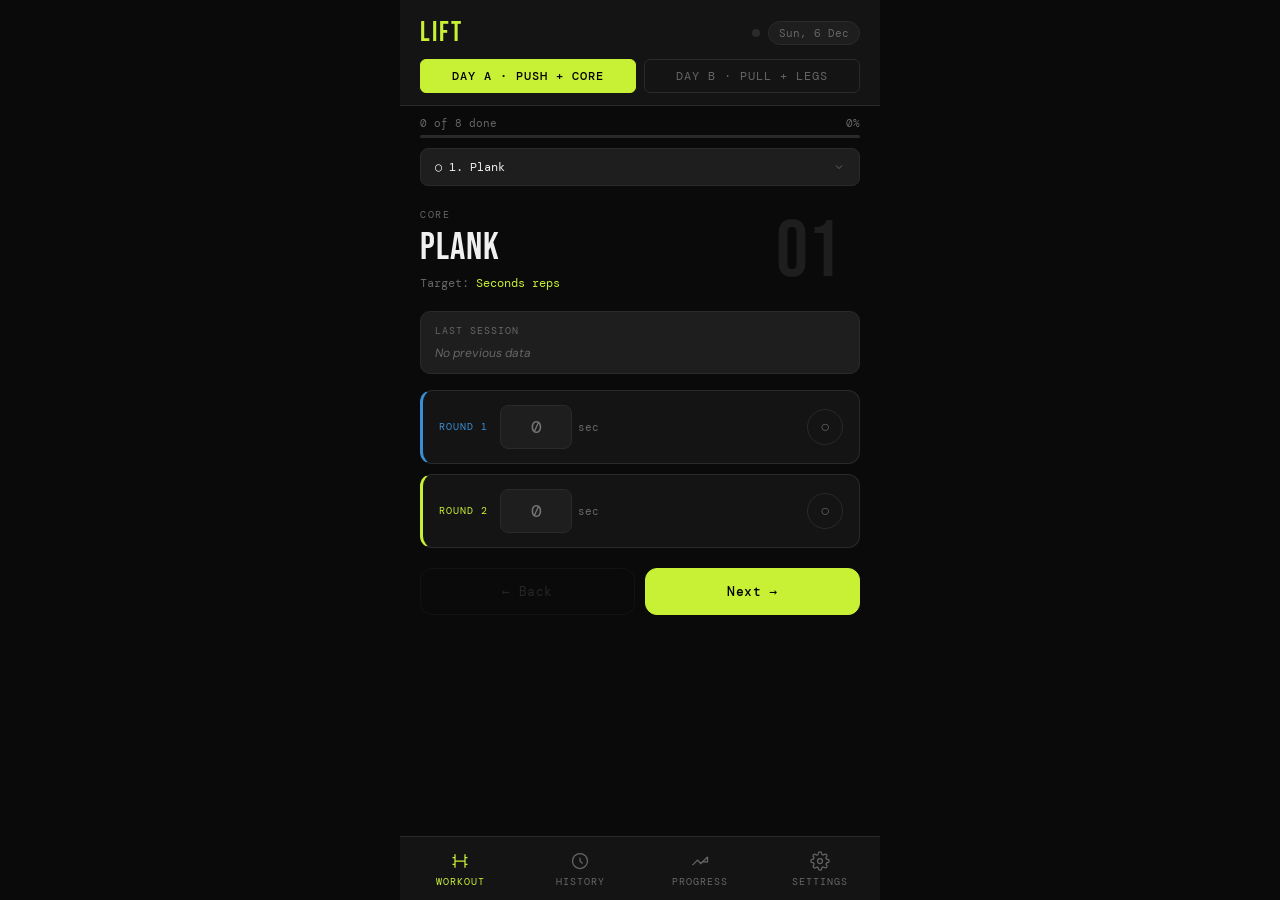
==== index.html @ f8fd5062 "Initial Lift Tracker PWA Decomposes the prior single-file gym-tracker.html into an installable PWA w" ====
<!DOCTYPE html>
<html lang="en">
<head>
<meta charset="UTF-8">
<meta name="viewport" content="width=device-width, initial-scale=1.0, maximum-scale=1.0, viewport-fit=cover">
<meta name="theme-color" content="#0a0a0a">
<meta name="apple-mobile-web-app-capable" content="yes">
<meta name="apple-mobile-web-app-status-bar-style" content="black-translucent">
<meta name="apple-mobile-web-app-title" content="Lift">
<title>Lift Tracker</title>
<link rel="manifest" href="./manifest.webmanifest">
<link rel="apple-touch-icon" href="./icons/icon-192.png">
<link href="https://fonts.googleapis.com/css2?family=Bebas+Neue&family=DM+Mono:wght@400;500&family=DM+Sans:wght@300;400;500&display=swap" rel="stylesheet">
<link rel="stylesheet" href="./css/app.css">
</head>
<body>

<!-- WORKOUT SHELL (header + day-tabs + progress + dropdown + exercise + done) -->
<div id="workout-shell">
  <div class="header">
    <div class="header-top">
      <div class="app-title">LIFT</div>
      <div class="header-right">
        <span class="sync-dot off" id="sync-dot" title="Sync not configured"></span>
        <div class="date-badge" id="date-badge">—</div>
      </div>
    </div>
    <div class="day-tabs">
      <button class="day-tab active" data-day="A">DAY A · PUSH + CORE</button>
      <button class="day-tab" data-day="B">DAY B · PULL + LEGS</button>
    </div>
  </div>

  <div class="progress-bar-wrap" id="progress-wrap">
    <div class="progress-label">
      <span id="progress-label-text">Exercise 1 of 8</span>
      <span id="progress-pct">0%</span>
    </div>
    <div class="progress-bar">
      <div class="progress-fill" id="progress-fill" style="width:0%"></div>
    </div>
  </div>
  <div class="ex-dropdown-wrap" id="dropdown-wrap">
    <select class="ex-dropdown" id="ex-dropdown"></select>
  </div>

  <div id="workout-view">
    <div class="exercise-view" id="exercise-view"></div>
  </div>

  <div class="done-screen" id="done-screen">
    <div class="done-icon">💪</div>
    <div class="done-title">SESSION DONE</div>
    <div class="done-sub" id="done-duration">—</div>
    <div class="session-summary" id="session-summary"></div>
    <button class="save-btn" id="btn-save">SAVE SESSION</button>
    <button class="reset-btn" id="btn-reset">Start New Session</button>
  </div>
</div>

<!-- HISTORY VIEW -->
<div class="history-view" id="history-view">
  <div id="history-content"></div>
</div>

<!-- PROGRESS VIEW -->
<div class="progress-view" id="progress-view">
  <div id="progress-content"></div>
</div>

<!-- SETTINGS VIEW -->
<div class="settings-view" id="settings-view">
  <div id="settings-content"></div>
</div>

<div class="toast" id="toast">Saved!</div>

<div class="bottom-nav">
  <button class="bottom-nav-btn active" data-view="workout">
    <svg viewBox="0 0 24 24" fill="none" stroke="currentColor"><path d="M6 4v16M18 4v16M6 12h12M3 8h3M18 8h3M3 16h3M18 16h3"/></svg>
    Workout
  </button>
  <button class="bottom-nav-btn" data-view="history">
    <svg viewBox="0 0 24 24" fill="none" stroke="currentColor"><path d="M12 8v4l3 3m6-3a9 9 0 11-18 0 9 9 0 0118 0z"/></svg>
    History
  </button>
  <button class="bottom-nav-btn" data-view="progress">
    <svg viewBox="0 0 24 24" fill="none" stroke="currentColor"><path d="M3 17l6-6 4 4 8-8M21 7v6h-6"/></svg>
    Progress
  </button>
  <button class="bottom-nav-btn" data-view="settings">
    <svg viewBox="0 0 24 24" fill="none" stroke="currentColor"><circle cx="12" cy="12" r="3"/><path d="M19.4 15a1.65 1.65 0 00.33 1.82l.06.06a2 2 0 11-2.83 2.83l-.06-.06a1.65 1.65 0 00-1.82-.33 1.65 1.65 0 00-1 1.51V21a2 2 0 11-4 0v-.09a1.65 1.65 0 00-1-1.51 1.65 1.65 0 00-1.82.33l-.06.06a2 2 0 11-2.83-2.83l.06-.06a1.65 1.65 0 00.33-1.82 1.65 1.65 0 00-1.51-1H3a2 2 0 110-4h.09a1.65 1.65 0 001.51-1 1.65 1.65 0 00-.33-1.82l-.06-.06a2 2 0 112.83-2.83l.06.06a1.65 1.65 0 001.82.33h.01a1.65 1.65 0 001-1.51V3a2 2 0 114 0v.09a1.65 1.65 0 001 1.51h.01a1.65 1.65 0 001.82-.33l.06-.06a2 2 0 112.83 2.83l-.06.06a1.65 1.65 0 00-.33 1.82v.01a1.65 1.65 0 001.51 1H21a2 2 0 110 4h-.09a1.65 1.65 0 00-1.51 1z"/></svg>
    Settings
  </button>
</div>

<script type="module" src="./js/app.js"></script>
</body>
</html>
---- css/app.css ----
:root {
  --bg: #0a0a0a;
  --surface: #141414;
  --surface2: #1e1e1e;
  --border: #2a2a2a;
  --accent: #c8f135;
  --accent2: #ff6b35;
  --text: #f0f0f0;
  --muted: #666;
  --warm-up: #3a8fd4;
  --set1: #c8f135;
  --set2: #ff6b35;
}

* { box-sizing: border-box; margin: 0; padding: 0; -webkit-tap-highlight-color: transparent; }

body {
  background: var(--bg);
  color: var(--text);
  font-family: 'DM Sans', sans-serif;
  min-height: 100vh;
  max-width: 480px;
  margin: 0 auto;
  padding-bottom: 80px;
}

/* HEADER */
.header {
  background: var(--surface);
  border-bottom: 1px solid var(--border);
  padding: 16px 20px 12px;
  position: sticky;
  top: 0;
  z-index: 100;
}

.header-top {
  display: flex;
  justify-content: space-between;
  align-items: center;
  margin-bottom: 10px;
}

.app-title {
  font-family: 'Bebas Neue', sans-serif;
  font-size: 28px;
  letter-spacing: 2px;
  color: var(--accent);
}

.date-badge {
  font-family: 'DM Mono', monospace;
  font-size: 11px;
  color: var(--muted);
  background: var(--surface2);
  padding: 4px 10px;
  border-radius: 20px;
  border: 1px solid var(--border);
}

.header-right { display: flex; align-items: center; gap: 8px; }

.sync-dot {
  display: inline-block;
  width: 8px;
  height: 8px;
  border-radius: 50%;
  background: var(--border);
}

.sync-dot.ok { background: var(--accent); box-shadow: 0 0 4px rgba(200, 241, 53, 0.6); }
.sync-dot.pending { background: var(--accent2); box-shadow: 0 0 4px rgba(255, 107, 53, 0.6); }
.sync-dot.off { background: var(--border); }

/* DAY TABS */
.day-tabs { display: flex; gap: 8px; }

.day-tab {
  flex: 1;
  padding: 8px 0;
  border: 1px solid var(--border);
  background: transparent;
  color: var(--muted);
  font-family: 'DM Mono', monospace;
  font-size: 12px;
  letter-spacing: 1px;
  border-radius: 6px;
  cursor: pointer;
  transition: all 0.15s;
}

.day-tab.active {
  background: var(--accent);
  color: #000;
  border-color: var(--accent);
  font-weight: 500;
}

/* PROGRESS BAR */
.progress-bar-wrap { padding: 10px 20px 0; }

.progress-label {
  display: flex;
  justify-content: space-between;
  font-size: 11px;
  color: var(--muted);
  font-family: 'DM Mono', monospace;
  margin-bottom: 5px;
}

.progress-bar { height: 3px; background: var(--border); border-radius: 2px; overflow: hidden; }
.progress-fill { height: 100%; background: var(--accent); border-radius: 2px; transition: width 0.4s ease; }

/* EXERCISE DROPDOWN */
.ex-dropdown-wrap { padding: 10px 20px 0; }

.ex-dropdown {
  width: 100%;
  background: var(--surface2);
  border: 1px solid var(--border);
  border-radius: 8px;
  color: var(--text);
  font-family: 'DM Mono', monospace;
  font-size: 12px;
  padding: 10px 14px;
  outline: none;
  appearance: none;
  -webkit-appearance: none;
  background-image: url("data:image/svg+xml,%3Csvg xmlns='http://www.w3.org/2000/svg' width='12' height='12' viewBox='0 0 24 24' fill='none' stroke='%23666' stroke-width='2'%3E%3Cpath d='M6 9l6 6 6-6'/%3E%3C/svg%3E");
  background-repeat: no-repeat;
  background-position: right 14px center;
  cursor: pointer;
}

.ex-dropdown:focus { border-color: var(--accent); }

/* EXERCISE CARD */
.exercise-view { padding: 16px 20px; }

.ex-number {
  font-family: 'Bebas Neue', sans-serif;
  font-size: 80px;
  line-height: 1;
  color: var(--surface2);
  position: absolute;
  right: 20px;
  top: 10px;
  pointer-events: none;
  user-select: none;
}

.ex-header { position: relative; margin-bottom: 20px; min-height: 80px; }

.ex-tag {
  display: inline-block;
  font-family: 'DM Mono', monospace;
  font-size: 10px;
  letter-spacing: 1.5px;
  text-transform: uppercase;
  color: var(--muted);
  margin-bottom: 6px;
}

.ex-name {
  font-family: 'Bebas Neue', sans-serif;
  font-size: 38px;
  letter-spacing: 1px;
  color: var(--text);
  line-height: 1.1;
  padding-right: 60px;
}

.ex-rep-guide { margin-top: 6px; font-size: 12px; color: var(--muted); font-family: 'DM Mono', monospace; }
.ex-rep-guide span { color: var(--accent); }

/* LAST SESSION */
.last-session {
  background: var(--surface2);
  border: 1px solid var(--border);
  border-radius: 10px;
  padding: 12px 14px;
  margin-bottom: 16px;
}

.last-session-label {
  font-family: 'DM Mono', monospace;
  font-size: 10px;
  color: var(--muted);
  letter-spacing: 1px;
  margin-bottom: 8px;
  text-transform: uppercase;
}

.last-session-sets { display: flex; gap: 8px; flex-wrap: wrap; }

.last-set-chip {
  display: flex;
  flex-direction: column;
  align-items: center;
  background: var(--surface);
  border: 1px solid var(--border);
  border-radius: 6px;
  padding: 6px 10px;
  font-family: 'DM Mono', monospace;
}

.last-set-chip .chip-label { font-size: 9px; color: var(--muted); margin-bottom: 2px; }
.last-set-chip .chip-val { font-size: 13px; color: var(--text); }
.no-history { font-size: 12px; color: var(--muted); font-style: italic; }

/* SET INPUTS */
.sets-container { display: flex; flex-direction: column; gap: 10px; margin-bottom: 20px; }

.set-row {
  background: var(--surface);
  border: 1px solid var(--border);
  border-radius: 12px;
  padding: 14px 16px;
  display: flex;
  align-items: center;
  gap: 12px;
  transition: border-color 0.2s;
}

.set-row.warm-up { border-left: 3px solid var(--warm-up); }
.set-row.working-1 { border-left: 3px solid var(--set1); }
.set-row.working-2 { border-left: 3px solid var(--set2); }
.set-row.completed { opacity: 0.6; }

.set-label {
  font-family: 'DM Mono', monospace;
  font-size: 10px;
  letter-spacing: 1px;
  text-transform: uppercase;
  min-width: 48px;
  line-height: 1.3;
}

.warm-up .set-label { color: var(--warm-up); }
.working-1 .set-label { color: var(--set1); }
.working-2 .set-label { color: var(--set2); }

.input-group { display: flex; align-items: center; gap: 6px; flex: 1; }

.set-input {
  background: var(--surface2);
  border: 1px solid var(--border);
  border-radius: 8px;
  color: var(--text);
  font-family: 'DM Mono', monospace;
  font-size: 18px;
  width: 64px;
  height: 44px;
  text-align: center;
  outline: none;
  transition: border-color 0.15s, color 0.15s;
  -moz-appearance: textfield;
}

.set-input::-webkit-inner-spin-button,
.set-input::-webkit-outer-spin-button { -webkit-appearance: none; }

.set-input:focus { border-color: var(--accent); color: var(--text); }

/* Quick-fill (prefilled from last session) is shown muted until edited */
.set-input.prefilled { color: var(--muted); }
.set-input.prefilled:focus { color: var(--text); }

.input-unit { font-size: 11px; color: var(--muted); font-family: 'DM Mono', monospace; }
.input-sep { color: var(--border); font-size: 18px; }

.set-done-btn {
  width: 36px;
  height: 36px;
  border-radius: 50%;
  border: 1.5px solid var(--border);
  background: transparent;
  color: var(--muted);
  font-size: 16px;
  cursor: pointer;
  display: flex;
  align-items: center;
  justify-content: center;
  transition: all 0.15s;
  flex-shrink: 0;
}

.set-done-btn.done { background: var(--accent); border-color: var(--accent); color: #000; }

/* NAV BUTTONS */
.nav-buttons { display: flex; gap: 10px; margin-top: 8px; }

.nav-btn {
  flex: 1;
  padding: 14px;
  border-radius: 12px;
  border: 1px solid var(--border);
  font-family: 'DM Mono', monospace;
  font-size: 13px;
  letter-spacing: 0.5px;
  cursor: pointer;
  transition: all 0.15s;
}

.nav-btn.prev { background: transparent; color: var(--muted); }
.nav-btn.prev.disabled { opacity: 0.3; pointer-events: none; }

.nav-btn.next {
  background: var(--accent);
  color: #000;
  border-color: var(--accent);
  font-weight: 500;
}

.nav-btn.next:disabled {
  background: var(--surface2);
  color: var(--muted);
  border-color: var(--border);
}

/* DONE SCREEN */
.done-screen { display: none; padding: 40px 24px; text-align: center; }
.done-screen.visible { display: block; }
.done-icon { font-size: 64px; margin-bottom: 16px; }

.done-title {
  font-family: 'Bebas Neue', sans-serif;
  font-size: 48px;
  color: var(--accent);
  letter-spacing: 2px;
  margin-bottom: 8px;
}

.done-sub { font-size: 14px; color: var(--muted); margin-bottom: 32px; }

.session-summary {
  background: var(--surface);
  border: 1px solid var(--border);
  border-radius: 12px;
  padding: 20px;
  text-align: left;
  margin-bottom: 24px;
}

.summary-title {
  font-family: 'DM Mono', monospace;
  font-size: 11px;
  color: var(--muted);
  letter-spacing: 1.5px;
  text-transform: uppercase;
  margin-bottom: 14px;
}

.summary-ex {
  display: flex;
  justify-content: space-between;
  align-items: center;
  padding: 8px 0;
  border-bottom: 1px solid var(--border);
  font-size: 13px;
}

.summary-ex:last-child { border-bottom: none; }
.summary-ex-name { color: var(--text); }
.summary-ex-sets { font-family: 'DM Mono', monospace; font-size: 12px; color: var(--accent); }

.save-btn {
  width: 100%;
  padding: 16px;
  background: var(--accent);
  color: #000;
  border: none;
  border-radius: 12px;
  font-family: 'Bebas Neue', sans-serif;
  font-size: 22px;
  letter-spacing: 2px;
  cursor: pointer;
  margin-bottom: 12px;
}

.reset-btn {
  width: 100%;
  padding: 12px;
  background: transparent;
  color: var(--muted);
  border: 1px solid var(--border);
  border-radius: 12px;
  font-family: 'DM Mono', monospace;
  font-size: 12px;
  cursor: pointer;
}

/* HISTORY VIEW */
.history-view { display: none; padding: 16px 20px; }
.history-view.visible { display: block; }

.history-session {
  background: var(--surface);
  border: 1px solid var(--border);
  border-radius: 12px;
  padding: 16px;
  margin-bottom: 12px;
}

.history-date { font-family: 'DM Mono', monospace; font-size: 11px; color: var(--accent); margin-bottom: 10px; }
.history-ex { margin-bottom: 8px; }
.history-ex-name { font-size: 13px; font-weight: 500; margin-bottom: 4px; }
.history-sets-row { display: flex; gap: 6px; flex-wrap: wrap; }

.history-set-chip {
  font-family: 'DM Mono', monospace;
  font-size: 11px;
  background: var(--surface2);
  border: 1px solid var(--border);
  border-radius: 4px;
  padding: 3px 8px;
  color: var(--muted);
}

.empty-history { text-align: center; padding: 60px 20px; color: var(--muted); font-size: 14px; }

/* PROGRESS VIEW */
.progress-view { display: none; padding: 16px 20px; }
.progress-view.visible { display: block; }

.progress-section {
  background: var(--surface);
  border: 1px solid var(--border);
  border-radius: 12px;
  padding: 16px;
  margin-bottom: 12px;
}

.section-title {
  font-family: 'DM Mono', monospace;
  font-size: 11px;
  color: var(--muted);
  letter-spacing: 1.5px;
  text-transform: uppercase;
  margin-bottom: 14px;
}

.heatmap-wrap {
  width: 100%;
  overflow-x: auto;
  margin-bottom: 10px;
}

.heatmap-svg, .chart-svg { display: block; max-width: 100%; }

.legend {
  display: flex;
  gap: 16px;
  font-family: 'DM Mono', monospace;
  font-size: 10px;
  color: var(--muted);
  margin-bottom: 14px;
}

.legend .dot {
  display: inline-block;
  width: 10px;
  height: 10px;
  border-radius: 2px;
  vertical-align: middle;
  margin-right: 4px;
}

.legend .dot-a { background: var(--accent); }
.legend .dot-b { background: var(--accent2); }

.stat-grid {
  display: grid;
  grid-template-columns: 1fr 1fr;
  gap: 8px;
}

.stat-card {
  background: var(--surface2);
  border: 1px solid var(--border);
  border-radius: 8px;
  padding: 10px 12px;
}

.stat-label {
  font-family: 'DM Mono', monospace;
  font-size: 9px;
  color: var(--muted);
  text-transform: uppercase;
  letter-spacing: 1px;
  margin-bottom: 4px;
}

.stat-val {
  font-family: 'Bebas Neue', sans-serif;
  font-size: 28px;
  color: var(--accent);
  line-height: 1;
}

.stat-val .stat-unit {
  font-family: 'DM Mono', monospace;
  font-size: 10px;
  color: var(--muted);
  margin-left: 4px;
  letter-spacing: 1px;
}

.chart-wrap {
  margin: 10px 0;
  width: 100%;
}

.set-summary-row {
  display: grid;
  grid-template-columns: 1fr 1fr;
  gap: 8px;
  margin-top: 12px;
}

.set-summary-card {
  background: var(--surface2);
  border: 1px solid var(--border);
  border-radius: 8px;
  padding: 10px 12px;
}

.set-summary-label {
  font-family: 'DM Mono', monospace;
  font-size: 9px;
  color: var(--muted);
  text-transform: uppercase;
  letter-spacing: 1px;
  margin-bottom: 4px;
}

.set-summary-val {
  font-family: 'DM Mono', monospace;
  font-size: 14px;
  color: var(--text);
}

.chart-hint {
  font-family: 'DM Mono', monospace;
  font-size: 10px;
  color: var(--muted);
  text-align: center;
  margin-top: 8px;
}

/* SETTINGS VIEW */
.settings-view { display: none; padding: 16px 20px; }
.settings-view.visible { display: block; }

.settings-section {
  background: var(--surface);
  border: 1px solid var(--border);
  border-radius: 12px;
  padding: 16px;
  margin-bottom: 12px;
}

.settings-btn {
  width: 100%;
  padding: 14px;
  border-radius: 10px;
  border: 1px solid var(--border);
  background: transparent;
  color: var(--text);
  font-family: 'DM Mono', monospace;
  font-size: 13px;
  cursor: pointer;
  margin-bottom: 8px;
  transition: all 0.15s;
}

.settings-btn.primary {
  background: var(--accent);
  color: #000;
  border-color: var(--accent);
}

.settings-btn:active { opacity: 0.85; }

.settings-hint {
  font-family: 'DM Mono', monospace;
  font-size: 11px;
  color: var(--muted);
  margin-top: 6px;
  line-height: 1.4;
}

.backup-info {
  font-family: 'DM Mono', monospace;
  font-size: 12px;
  color: var(--muted);
  margin-bottom: 10px;
}

.backup-nudge {
  font-family: 'DM Mono', monospace;
  font-size: 12px;
  color: var(--accent2);
  background: rgba(255, 107, 53, 0.08);
  border: 1px solid rgba(255, 107, 53, 0.3);
  border-radius: 8px;
  padding: 8px 10px;
  margin-bottom: 10px;
}

.field-label {
  display: block;
  font-family: 'DM Mono', monospace;
  font-size: 10px;
  color: var(--muted);
  letter-spacing: 1px;
  text-transform: uppercase;
  margin: 10px 0 4px;
}

.field-label .field-hint {
  text-transform: none;
  letter-spacing: 0;
  color: var(--muted);
  font-size: 10px;
  margin-left: 4px;
}

.field-input {
  width: 100%;
  background: var(--surface2);
  border: 1px solid var(--border);
  border-radius: 8px;
  color: var(--text);
  font-family: 'DM Mono', monospace;
  font-size: 13px;
  padding: 10px 12px;
  outline: none;
}

.field-input:focus { border-color: var(--accent); }

.settings-btn-row { display: flex; gap: 8px; margin-top: 10px; }
.settings-btn-row .settings-btn { margin-bottom: 0; }

.sync-test-result {
  font-family: 'DM Mono', monospace;
  font-size: 11px;
  margin-top: 8px;
  min-height: 16px;
}

.sync-test-result.pending { color: var(--muted); }
.sync-test-result.ok { color: var(--accent); }
.sync-test-result.err { color: var(--accent2); }

.radio-row {
  display: flex;
  gap: 8px;
  margin-bottom: 6px;
}

.radio-pill {
  flex: 1;
  padding: 10px 0;
  border: 1px solid var(--border);
  background: var(--surface2);
  color: var(--muted);
  font-family: 'DM Mono', monospace;
  font-size: 13px;
  text-align: center;
  border-radius: 8px;
  cursor: pointer;
  transition: all 0.15s;
}

.radio-pill input { display: none; }

.radio-pill.active {
  background: var(--accent);
  color: #000;
  border-color: var(--accent);
}

/* BOTTOM NAV */
.bottom-nav {
  position: fixed;
  bottom: 0;
  left: 50%;
  transform: translateX(-50%);
  width: 100%;
  max-width: 480px;
  background: var(--surface);
  border-top: 1px solid var(--border);
  display: flex;
  z-index: 100;
}

.bottom-nav-btn {
  flex: 1;
  padding: 14px 0 12px;
  background: transparent;
  border: none;
  color: var(--muted);
  font-family: 'DM Mono', monospace;
  font-size: 10px;
  letter-spacing: 1px;
  text-transform: uppercase;
  cursor: pointer;
  display: flex;
  flex-direction: column;
  align-items: center;
  gap: 4px;
  transition: color 0.15s;
}

.bottom-nav-btn.active { color: var(--accent); }
.bottom-nav-btn svg { width: 20px; height: 20px; stroke-width: 1.5; }

/* TOAST */
.toast {
  position: fixed;
  bottom: 80px;
  left: 50%;
  transform: translateX(-50%) translateY(20px);
  background: var(--accent);
  color: #000;
  font-family: 'DM Mono', monospace;
  font-size: 13px;
  padding: 10px 24px;
  border-radius: 24px;
  opacity: 0;
  transition: all 0.3s;
  pointer-events: none;
  z-index: 200;
}

.toast.show {
  opacity: 1;
  transform: translateX(-50%) translateY(0);
}
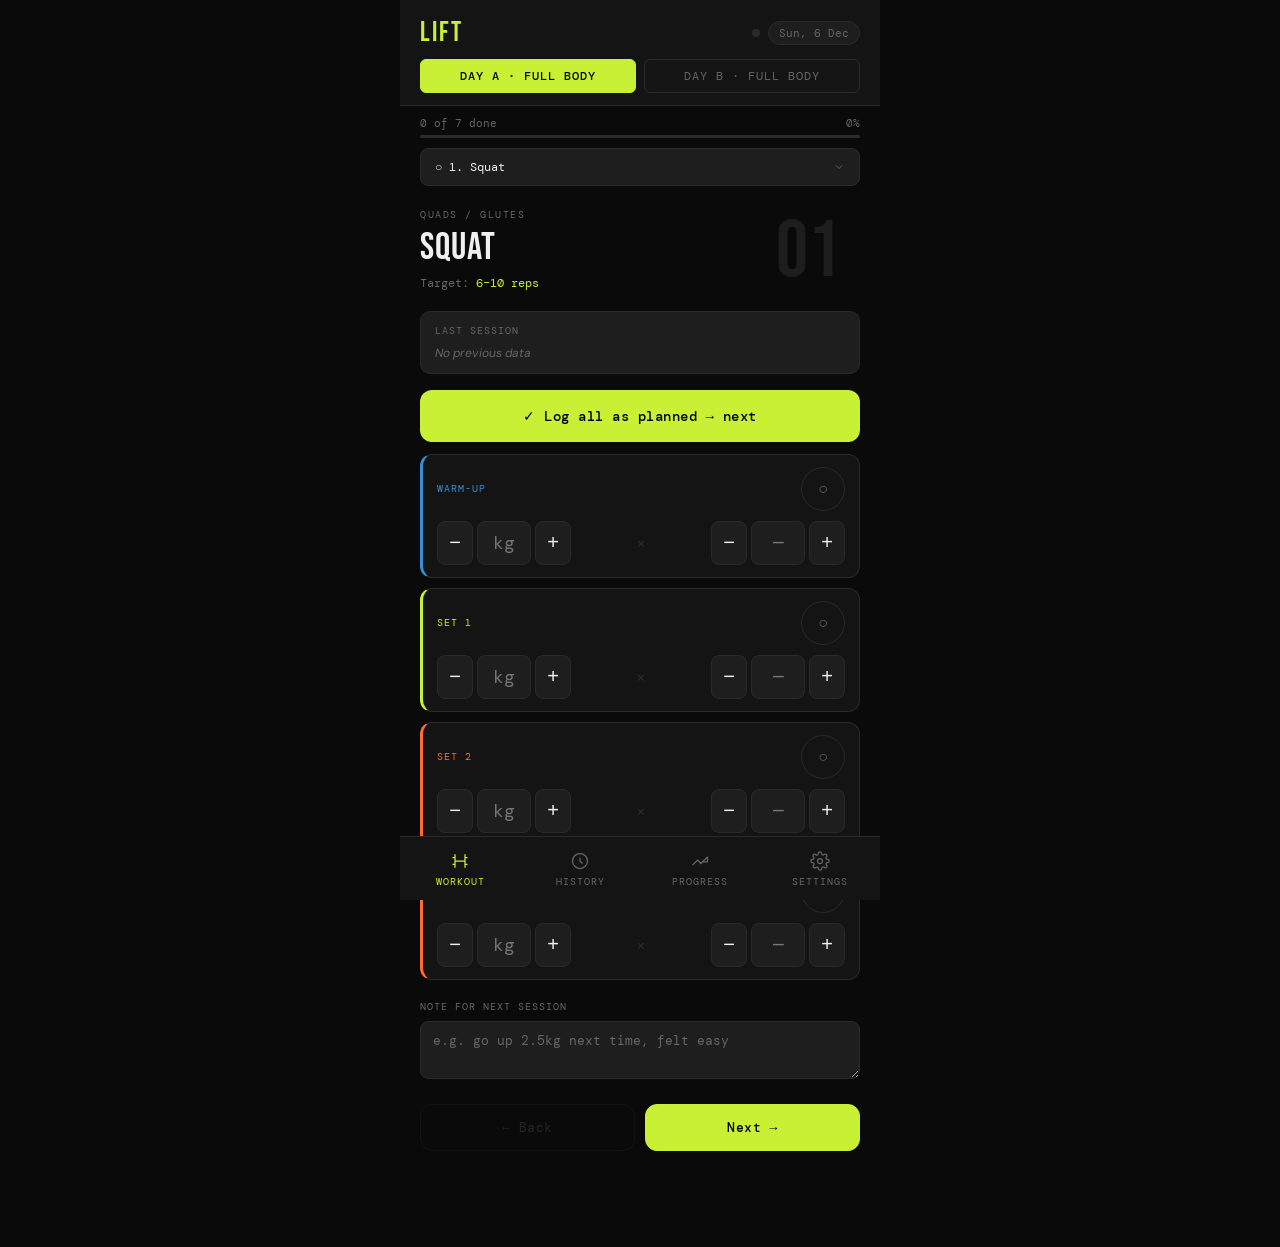
==== commit fb36db12: "Switch to full-body A/B program with one-tap logging and auto targets - Replace push/pull split with" ====
--- a/index.html
+++ b/index.html
@@ -26,8 +26,8 @@
       </div>
     </div>
     <div class="day-tabs">
-      <button class="day-tab active" data-day="A">DAY A · PUSH + CORE</button>
-      <button class="day-tab" data-day="B">DAY B · PULL + LEGS</button>
+      <button class="day-tab active" data-day="A">DAY A · FULL BODY</button>
+      <button class="day-tab" data-day="B">DAY B · FULL BODY</button>
     </div>
   </div>
 
--- a/css/app.css
+++ b/css/app.css
@@ -193,6 +193,47 @@
 
 .last-session-sets { display: flex; gap: 8px; flex-wrap: wrap; }
 
+.last-note {
+  margin-top: 10px;
+  font-size: 12px;
+  line-height: 1.4;
+  color: var(--accent);
+  font-style: italic;
+  word-break: break-word;
+}
+
+/* NOTE FOR NEXT SESSION */
+.ex-note-wrap { margin-bottom: 20px; }
+
+.ex-note-label {
+  display: block;
+  font-family: 'DM Mono', monospace;
+  font-size: 10px;
+  color: var(--muted);
+  letter-spacing: 1px;
+  margin-bottom: 8px;
+  text-transform: uppercase;
+}
+
+.ex-note {
+  width: 100%;
+  box-sizing: border-box;
+  background: var(--surface2);
+  border: 1px solid var(--border);
+  border-radius: 8px;
+  color: var(--text);
+  font-family: 'DM Mono', monospace;
+  font-size: 13px;
+  line-height: 1.4;
+  padding: 10px 12px;
+  resize: vertical;
+  outline: none;
+  transition: border-color 0.15s;
+}
+
+.ex-note::placeholder { color: var(--muted); }
+.ex-note:focus { border-color: var(--accent); }
+
 .last-set-chip {
   display: flex;
   flex-direction: column;
@@ -215,11 +256,22 @@
   background: var(--surface);
   border: 1px solid var(--border);
   border-radius: 12px;
-  padding: 14px 16px;
-  display: flex;
-  align-items: center;
-  gap: 12px;
+  padding: 12px 14px;
+  display: flex;
+  flex-direction: column;
+  gap: 10px;
   transition: border-color 0.2s;
+}
+
+.set-head { display: flex; align-items: center; gap: 10px; }
+.set-head .set-done-btn { margin-left: auto; }
+.set-target {
+  font-family: 'DM Mono', monospace;
+  font-size: 11px;
+  color: #000;
+  background: var(--accent);
+  border-radius: 4px;
+  padding: 2px 6px;
 }
 
 .set-row.warm-up { border-left: 3px solid var(--warm-up); }
@@ -240,7 +292,37 @@
 .working-1 .set-label { color: var(--set1); }
 .working-2 .set-label { color: var(--set2); }
 
-.input-group { display: flex; align-items: center; gap: 6px; flex: 1; }
+.input-group { display: flex; align-items: center; justify-content: space-between; gap: 6px; flex: 1; }
+
+.stepper { display: flex; align-items: center; gap: 4px; }
+.stepper .set-input { width: 54px; }
+.step-btn {
+  width: 36px;
+  height: 44px;
+  border-radius: 8px;
+  border: 1px solid var(--border);
+  background: var(--surface2);
+  color: var(--text);
+  font-size: 20px;
+  cursor: pointer;
+  touch-action: manipulation;
+}
+.step-btn:active { background: var(--border); }
+
+.log-all-btn {
+  width: 100%;
+  height: 52px;
+  margin-bottom: 12px;
+  border-radius: 12px;
+  border: none;
+  background: var(--accent);
+  color: #000;
+  font-family: 'DM Mono', monospace;
+  font-size: 14px;
+  font-weight: 500;
+  letter-spacing: 0.5px;
+  cursor: pointer;
+}
 
 .set-input {
   background: var(--surface2);
@@ -270,8 +352,8 @@
 .input-sep { color: var(--border); font-size: 18px; }
 
 .set-done-btn {
-  width: 36px;
-  height: 36px;
+  width: 44px;
+  height: 44px;
   border-radius: 50%;
   border: 1.5px solid var(--border);
   background: transparent;
@@ -417,6 +499,15 @@
   color: var(--muted);
 }
 
+.history-note {
+  margin-top: 5px;
+  font-size: 11px;
+  line-height: 1.4;
+  color: var(--accent);
+  font-style: italic;
+  word-break: break-word;
+}
+
 .empty-history { text-align: center; padding: 60px 20px; color: var(--muted); font-size: 14px; }
 
 /* PROGRESS VIEW */
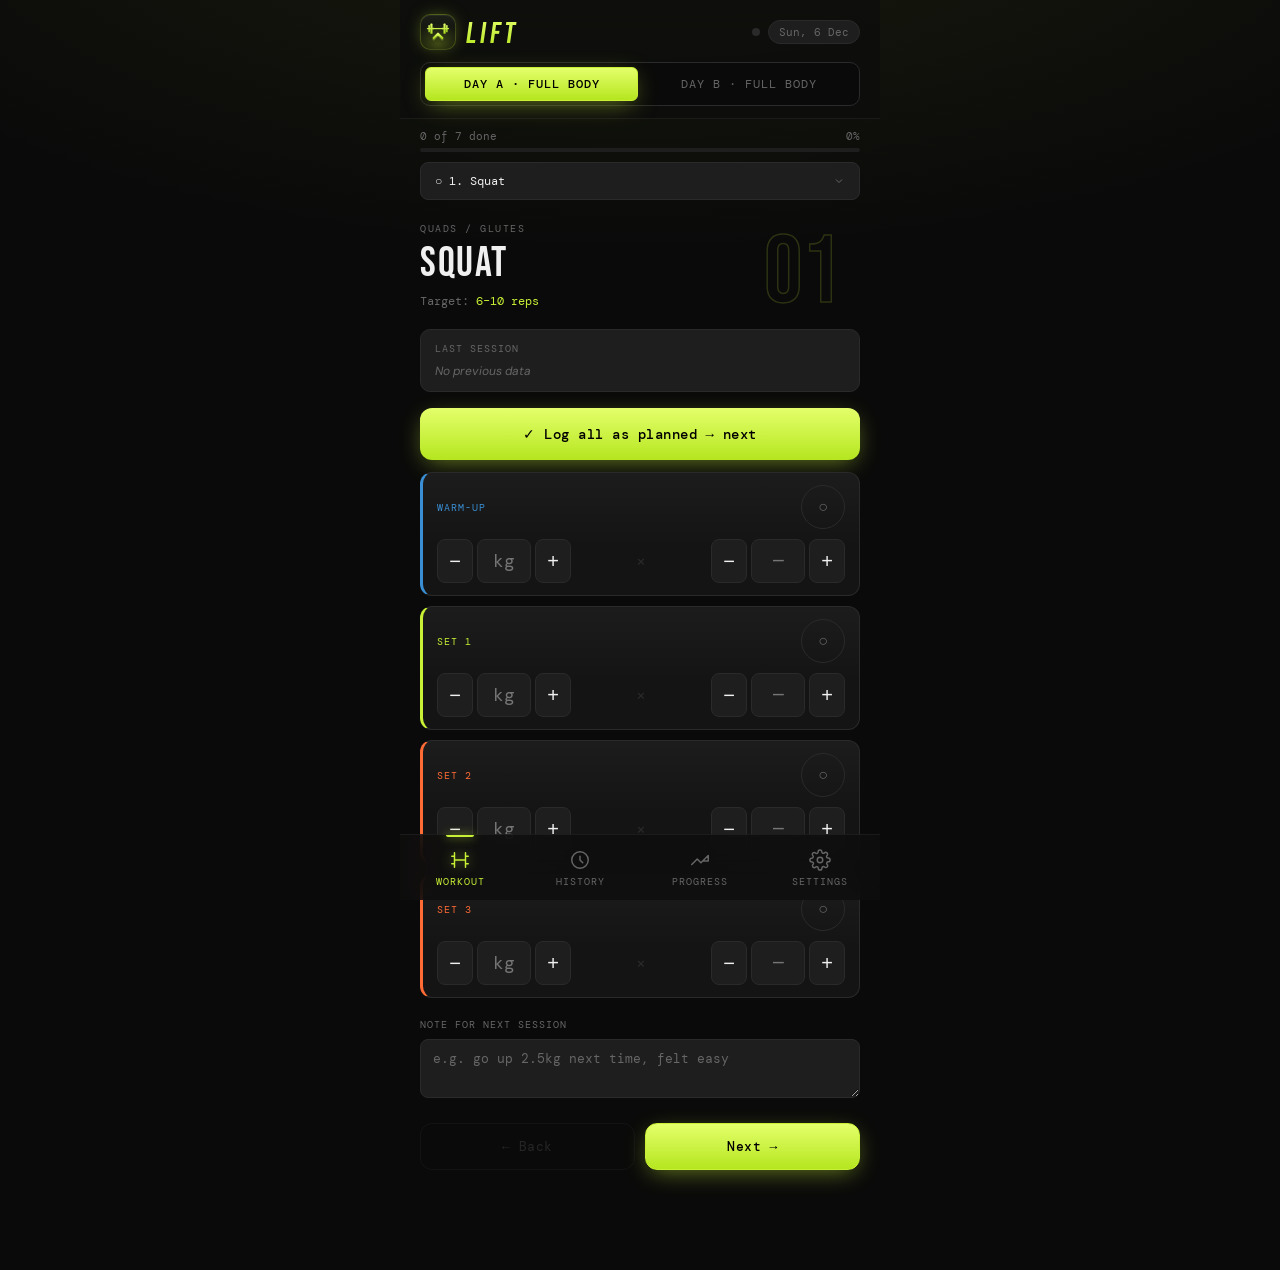
==== commit 187f3060: "Redesign logo and refresh UI styling Replace the flat L icon with a barbell + rising-chevron mark ac" ====
--- a/index.html
+++ b/index.html
@@ -9,7 +9,8 @@
 <meta name="apple-mobile-web-app-title" content="Lift">
 <title>Lift Tracker</title>
 <link rel="manifest" href="./manifest.webmanifest">
-<link rel="apple-touch-icon" href="./icons/icon-192.png">
+<link rel="apple-touch-icon" href="./icons/apple-touch-icon.png">
+<link rel="icon" type="image/svg+xml" href="./icons/logo.svg">
 <link href="https://fonts.googleapis.com/css2?family=Bebas+Neue&family=DM+Mono:wght@400;500&family=DM+Sans:wght@300;400;500&display=swap" rel="stylesheet">
 <link rel="stylesheet" href="./css/app.css">
 </head>
@@ -19,7 +20,20 @@
 <div id="workout-shell">
   <div class="header">
     <div class="header-top">
-      <div class="app-title">LIFT</div>
+      <div class="brand">
+        <span class="brand-tile"><svg class="brand-mark" viewBox="0 0 512 512" aria-hidden="true">
+          <defs><linearGradient id="brandLime" x1="0" y1="0" x2="0" y2="1"><stop offset="0" stop-color="#e4ff6b"/><stop offset="1" stop-color="#a6d61c"/></linearGradient></defs>
+          <g fill="url(#brandLime)" transform="translate(0 24)">
+            <path d="M176 368 L256 288 L336 368" fill="none" stroke="#c8f135" stroke-opacity="0.35" stroke-width="38" stroke-linecap="round" stroke-linejoin="round"/>
+            <path d="M176 342 L256 262 L336 342" fill="none" stroke="url(#brandLime)" stroke-width="38" stroke-linecap="round" stroke-linejoin="round"/>
+            <rect x="52" y="160" width="408" height="22" rx="11"/>
+            <rect x="116" y="76" width="40" height="190" rx="12"/><rect x="356" y="76" width="40" height="190" rx="12"/>
+            <rect x="80" y="106" width="28" height="130" rx="10"/><rect x="404" y="106" width="28" height="130" rx="10"/>
+            <rect x="160" y="150" width="12" height="42" rx="4"/><rect x="340" y="150" width="12" height="42" rx="4"/>
+          </g>
+        </svg></span>
+        <span class="app-title">LIFT</span>
+      </div>
       <div class="header-right">
         <span class="sync-dot off" id="sync-dot" title="Sync not configured"></span>
         <div class="date-badge" id="date-badge">—</div>
@@ -49,7 +63,7 @@
   </div>
 
   <div class="done-screen" id="done-screen">
-    <div class="done-icon">💪</div>
+    <div class="done-icon"><img src="./icons/logo.svg" alt=""></div>
     <div class="done-title">SESSION DONE</div>
     <div class="done-sub" id="done-duration">—</div>
     <div class="session-summary" id="session-summary"></div>
--- a/css/app.css
+++ b/css/app.css
@@ -10,25 +10,32 @@
   --warm-up: #3a8fd4;
   --set1: #c8f135;
   --set2: #ff6b35;
+  --accent-grad: linear-gradient(180deg, #e4ff6b 0%, #b5e61f 100%);
+  --accent-glow: 0 6px 24px -6px rgba(200, 241, 53, 0.55);
+  --card-grad: linear-gradient(180deg, rgba(255,255,255,0.035) 0%, rgba(255,255,255,0) 60%);
 }
 
 * { box-sizing: border-box; margin: 0; padding: 0; -webkit-tap-highlight-color: transparent; }
 
 body {
-  background: var(--bg);
+  background:
+    radial-gradient(120% 50% at 50% -10%, rgba(200, 241, 53, 0.08) 0%, rgba(200, 241, 53, 0) 60%) no-repeat,
+    var(--bg);
   color: var(--text);
   font-family: 'DM Sans', sans-serif;
   min-height: 100vh;
   max-width: 480px;
   margin: 0 auto;
-  padding-bottom: 80px;
+  padding-bottom: calc(84px + env(safe-area-inset-bottom));
 }
 
 /* HEADER */
 .header {
-  background: var(--surface);
-  border-bottom: 1px solid var(--border);
-  padding: 16px 20px 12px;
+  background: rgba(14, 14, 14, 0.78);
+  -webkit-backdrop-filter: blur(16px) saturate(140%);
+  backdrop-filter: blur(16px) saturate(140%);
+  border-bottom: 1px solid rgba(255, 255, 255, 0.06);
+  padding: calc(14px + env(safe-area-inset-top)) 20px 12px;
   position: sticky;
   top: 0;
   z-index: 100;
@@ -38,14 +45,37 @@
   display: flex;
   justify-content: space-between;
   align-items: center;
-  margin-bottom: 10px;
-}
+  margin-bottom: 12px;
+}
+
+.brand { display: flex; align-items: center; gap: 10px; }
+
+.brand-tile {
+  width: 36px;
+  height: 36px;
+  border-radius: 10px;
+  display: grid;
+  place-items: center;
+  background:
+    radial-gradient(80% 60% at 50% 85%, rgba(200, 241, 53, 0.28) 0%, rgba(200, 241, 53, 0) 100%),
+    linear-gradient(180deg, #1c1f17 0%, #070707 100%);
+  border: 1px solid rgba(200, 241, 53, 0.22);
+  box-shadow: 0 0 18px -6px rgba(200, 241, 53, 0.6), inset 0 1px 0 rgba(255, 255, 255, 0.06);
+}
+
+.brand-mark { width: 28px; height: 28px; display: block; }
 
 .app-title {
   font-family: 'Bebas Neue', sans-serif;
-  font-size: 28px;
-  letter-spacing: 2px;
-  color: var(--accent);
+  font-size: 30px;
+  line-height: 1;
+  letter-spacing: 4px;
+  padding-top: 3px;
+  background: var(--accent-grad);
+  -webkit-background-clip: text;
+  background-clip: text;
+  color: transparent;
+  transform: skewX(-8deg);
 }
 
 .date-badge {
@@ -68,17 +98,24 @@
   background: var(--border);
 }
 
-.sync-dot.ok { background: var(--accent); box-shadow: 0 0 4px rgba(200, 241, 53, 0.6); }
+.sync-dot.ok { background: var(--accent); box-shadow: 0 0 8px rgba(200, 241, 53, 0.8); }
 .sync-dot.pending { background: var(--accent2); box-shadow: 0 0 4px rgba(255, 107, 53, 0.6); }
 .sync-dot.off { background: var(--border); }
 
 /* DAY TABS */
-.day-tabs { display: flex; gap: 8px; }
+.day-tabs {
+  display: flex;
+  gap: 4px;
+  padding: 4px;
+  background: var(--bg);
+  border: 1px solid var(--border);
+  border-radius: 10px;
+}
 
 .day-tab {
   flex: 1;
   padding: 8px 0;
-  border: 1px solid var(--border);
+  border: 1px solid transparent;
   background: transparent;
   color: var(--muted);
   font-family: 'DM Mono', monospace;
@@ -90,10 +127,11 @@
 }
 
 .day-tab.active {
-  background: var(--accent);
+  background: var(--accent-grad);
   color: #000;
   border-color: var(--accent);
   font-weight: 500;
+  box-shadow: var(--accent-glow);
 }
 
 /* PROGRESS BAR */
@@ -108,8 +146,8 @@
   margin-bottom: 5px;
 }
 
-.progress-bar { height: 3px; background: var(--border); border-radius: 2px; overflow: hidden; }
-.progress-fill { height: 100%; background: var(--accent); border-radius: 2px; transition: width 0.4s ease; }
+.progress-bar { height: 4px; background: var(--surface2); border-radius: 4px; overflow: hidden; }
+.progress-fill { height: 100%; background: linear-gradient(90deg, #a6d61c, #e4ff6b); border-radius: 4px; box-shadow: 0 0 10px rgba(200, 241, 53, 0.6); transition: width 0.4s ease; }
 
 /* EXERCISE DROPDOWN */
 .ex-dropdown-wrap { padding: 10px 20px 0; }
@@ -139,9 +177,10 @@
 
 .ex-number {
   font-family: 'Bebas Neue', sans-serif;
-  font-size: 80px;
+  font-size: 96px;
   line-height: 1;
-  color: var(--surface2);
+  color: transparent;
+  -webkit-text-stroke: 1.5px rgba(200, 241, 53, 0.18);
   position: absolute;
   right: 20px;
   top: 10px;
@@ -163,8 +202,8 @@
 
 .ex-name {
   font-family: 'Bebas Neue', sans-serif;
-  font-size: 38px;
-  letter-spacing: 1px;
+  font-size: 42px;
+  letter-spacing: 1.5px;
   color: var(--text);
   line-height: 1.1;
   padding-right: 60px;
@@ -253,7 +292,7 @@
 .sets-container { display: flex; flex-direction: column; gap: 10px; margin-bottom: 20px; }
 
 .set-row {
-  background: var(--surface);
+  background: var(--card-grad), var(--surface);
   border: 1px solid var(--border);
   border-radius: 12px;
   padding: 12px 14px;
@@ -277,7 +316,7 @@
 .set-row.warm-up { border-left: 3px solid var(--warm-up); }
 .set-row.working-1 { border-left: 3px solid var(--set1); }
 .set-row.working-2 { border-left: 3px solid var(--set2); }
-.set-row.completed { opacity: 0.6; }
+.set-row.completed { opacity: 0.55; }
 
 .set-label {
   font-family: 'DM Mono', monospace;
@@ -307,7 +346,7 @@
   cursor: pointer;
   touch-action: manipulation;
 }
-.step-btn:active { background: var(--border); }
+.step-btn:active { background: var(--border); transform: scale(0.94); }
 
 .log-all-btn {
   width: 100%;
@@ -315,14 +354,18 @@
   margin-bottom: 12px;
   border-radius: 12px;
   border: none;
-  background: var(--accent);
+  background: var(--accent-grad);
+  box-shadow: var(--accent-glow);
   color: #000;
   font-family: 'DM Mono', monospace;
   font-size: 14px;
   font-weight: 500;
   letter-spacing: 0.5px;
   cursor: pointer;
-}
+  transition: transform 0.1s;
+}
+
+.log-all-btn:active, .save-btn:active, .nav-btn.next:active { transform: scale(0.98); }
 
 .set-input {
   background: var(--surface2);
@@ -367,7 +410,7 @@
   flex-shrink: 0;
 }
 
-.set-done-btn.done { background: var(--accent); border-color: var(--accent); color: #000; }
+.set-done-btn.done { background: var(--accent-grad); border-color: var(--accent); color: #000; box-shadow: 0 0 14px -2px rgba(200, 241, 53, 0.6); }
 
 /* NAV BUTTONS */
 .nav-buttons { display: flex; gap: 10px; margin-top: 8px; }
@@ -388,13 +431,15 @@
 .nav-btn.prev.disabled { opacity: 0.3; pointer-events: none; }
 
 .nav-btn.next {
-  background: var(--accent);
+  background: var(--accent-grad);
+  box-shadow: var(--accent-glow);
   color: #000;
   border-color: var(--accent);
   font-weight: 500;
 }
 
 .nav-btn.next:disabled {
+  box-shadow: none;
   background: var(--surface2);
   color: var(--muted);
   border-color: var(--border);
@@ -403,20 +448,25 @@
 /* DONE SCREEN */
 .done-screen { display: none; padding: 40px 24px; text-align: center; }
 .done-screen.visible { display: block; }
-.done-icon { font-size: 64px; margin-bottom: 16px; }
+.done-icon { margin: 0 auto 20px; width: 112px; height: 112px; filter: drop-shadow(0 10px 30px rgba(200, 241, 53, 0.35)); animation: pop 0.5s cubic-bezier(.2, 1.4, .4, 1) both; }
+.done-icon img { width: 100%; height: 100%; display: block; }
+@keyframes pop { from { transform: scale(0.6); opacity: 0; } to { transform: scale(1); opacity: 1; } }
 
 .done-title {
   font-family: 'Bebas Neue', sans-serif;
-  font-size: 48px;
-  color: var(--accent);
-  letter-spacing: 2px;
+  font-size: 52px;
+  letter-spacing: 3px;
+  background: var(--accent-grad);
+  -webkit-background-clip: text;
+  background-clip: text;
+  color: transparent;
   margin-bottom: 8px;
 }
 
 .done-sub { font-size: 14px; color: var(--muted); margin-bottom: 32px; }
 
 .session-summary {
-  background: var(--surface);
+  background: var(--card-grad), var(--surface);
   border: 1px solid var(--border);
   border-radius: 12px;
   padding: 20px;
@@ -449,7 +499,8 @@
 .save-btn {
   width: 100%;
   padding: 16px;
-  background: var(--accent);
+  background: var(--accent-grad);
+  box-shadow: var(--accent-glow);
   color: #000;
   border: none;
   border-radius: 12px;
@@ -477,7 +528,7 @@
 .history-view.visible { display: block; }
 
 .history-session {
-  background: var(--surface);
+  background: var(--card-grad), var(--surface);
   border: 1px solid var(--border);
   border-radius: 12px;
   padding: 16px;
@@ -515,7 +566,7 @@
 .progress-view.visible { display: block; }
 
 .progress-section {
-  background: var(--surface);
+  background: var(--card-grad), var(--surface);
   border: 1px solid var(--border);
   border-radius: 12px;
   padding: 16px;
@@ -644,7 +695,7 @@
 .settings-view.visible { display: block; }
 
 .settings-section {
-  background: var(--surface);
+  background: var(--card-grad), var(--surface);
   border: 1px solid var(--border);
   border-radius: 12px;
   padding: 16px;
@@ -781,8 +832,11 @@
   transform: translateX(-50%);
   width: 100%;
   max-width: 480px;
-  background: var(--surface);
-  border-top: 1px solid var(--border);
+  background: rgba(14, 14, 14, 0.82);
+  -webkit-backdrop-filter: blur(16px) saturate(140%);
+  backdrop-filter: blur(16px) saturate(140%);
+  border-top: 1px solid rgba(255, 255, 255, 0.06);
+  padding-bottom: env(safe-area-inset-bottom);
   display: flex;
   z-index: 100;
 }
@@ -802,19 +856,37 @@
   flex-direction: column;
   align-items: center;
   gap: 4px;
+  position: relative;
   transition: color 0.15s;
 }
 
+.bottom-nav-btn::before {
+  content: '';
+  position: absolute;
+  top: 0;
+  left: 50%;
+  width: 28px;
+  height: 2px;
+  border-radius: 0 0 2px 2px;
+  background: var(--accent);
+  box-shadow: 0 0 10px rgba(200, 241, 53, 0.9);
+  transform: translateX(-50%) scaleX(0);
+  transition: transform 0.2s ease;
+}
+
 .bottom-nav-btn.active { color: var(--accent); }
-.bottom-nav-btn svg { width: 20px; height: 20px; stroke-width: 1.5; }
+.bottom-nav-btn.active::before { transform: translateX(-50%) scaleX(1); }
+.bottom-nav-btn svg { width: 22px; height: 22px; stroke-width: 1.6; stroke-linecap: round; stroke-linejoin: round; }
+.bottom-nav-btn.active svg { filter: drop-shadow(0 0 6px rgba(200, 241, 53, 0.55)); }
 
 /* TOAST */
 .toast {
   position: fixed;
-  bottom: 80px;
+  bottom: calc(84px + env(safe-area-inset-bottom));
   left: 50%;
   transform: translateX(-50%) translateY(20px);
-  background: var(--accent);
+  background: var(--accent-grad);
+  box-shadow: var(--accent-glow);
   color: #000;
   font-family: 'DM Mono', monospace;
   font-size: 13px;
